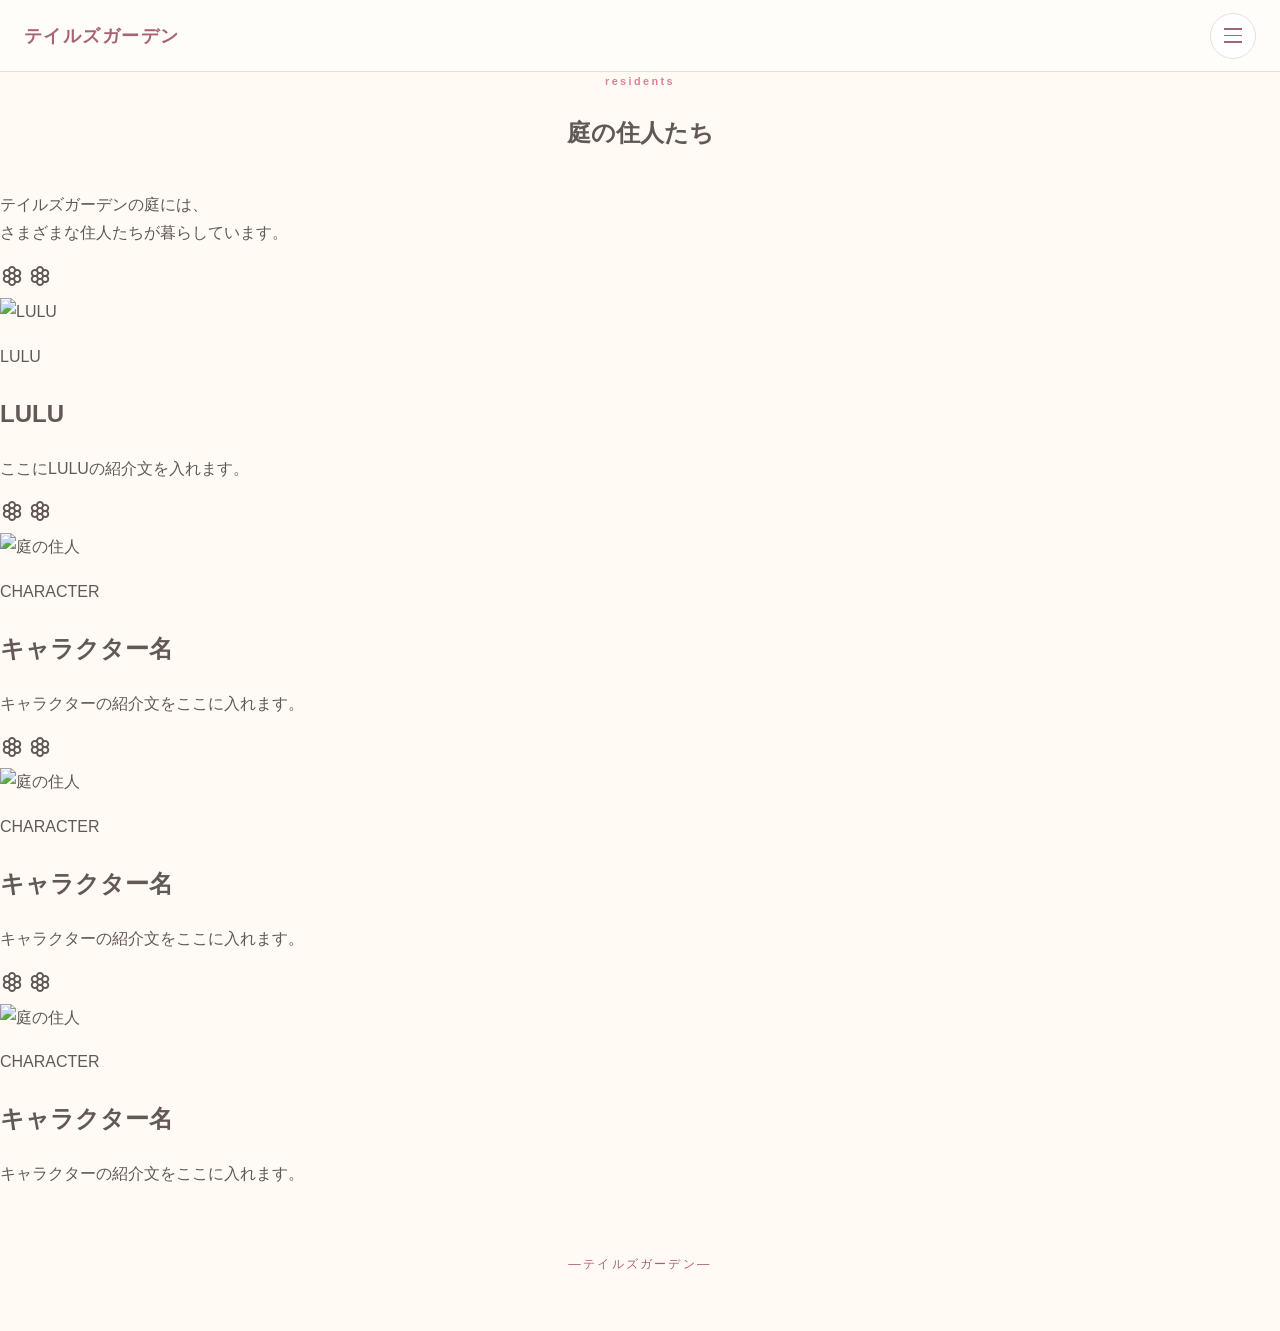
==== residents.html @ d71afa0b "residents.html の作成" ====
<!DOCTYPE html>
<html lang="ja">

<head>

  <meta charset="UTF-8">

  <meta
    name="viewport"
    content="width=device-width, initial-scale=1.0"
  >

  <title>庭の住人たち｜テイルズガーデン</title>

  <!-- Material Symbols -->
  <link
    rel="stylesheet"
    href="https://fonts.googleapis.com/css2?family=Material+Symbols+Rounded:opsz,wght,FILL,GRAD@20..48,300..700,0..1,-25..200"
  >

  <!-- 共通CSS -->
  <link
    rel="stylesheet"
    href="style.css"
  >

</head>


<body>


  <!-- ========================================
       ヘッダー
  ======================================== -->

  <header class="site-header">

    <a
      href="index.html"
      class="site-title"
    >
      テイルズガーデン
    </a>


    <button
      class="menu-button"
      type="button"
      aria-label="メニューを開く"
      aria-expanded="false"
    >

      <span></span>
      <span></span>
      <span></span>

    </button>

  </header>



  <!-- ========================================
       全画面メニュー
  ======================================== -->

  <div class="menu-overlay">

    <div class="menu-inner">


      <div class="menu-heading">

        <span>menu</span>

        <h2>ご案内</h2>

      </div>


      <nav class="menu-items">


        <!-- 魔法の庭 -->

        <a
          href="index.html#garden"
          class="menu-item"
        >

          <div class="menu-icon icon-garden">

            <span class="material-symbols-rounded">
              local_florist
            </span>

          </div>


          <div>

            <h3>魔法の庭</h3>

            <p>
              テイルズガーデンの世界について
            </p>

          </div>

        </a>



        <!-- 庭の住人たち -->

        <a
          href="residents.html"
          class="menu-item"
        >

          <div class="menu-icon icon-residents">

            <span class="material-symbols-rounded">
              pets
            </span>

          </div>


          <div>

            <h3>庭の住人たち</h3>

            <p>
              この庭で暮らす住人たち
            </p>

          </div>

        </a>



        <!-- 小さな図書室 -->

        <a
          href="index.html#library"
          class="menu-item"
        >

          <div class="menu-icon icon-library">

            <span class="material-symbols-rounded">
              menu_book
            </span>

          </div>


          <div>

            <h3>小さな図書室</h3>

            <p>
              物語や記録を集めた場所
            </p>

          </div>

        </a>



        <!-- 秘密のクローゼット -->

        <a
          href="index.html#closet"
          class="menu-item"
        >

          <div class="menu-icon icon-closet">

            <span class="material-symbols-rounded">
              checkroom
            </span>

          </div>


          <div>

            <h3>秘密のクローゼット</h3>

            <p>
              小物や好きなものを集めた場所
            </p>

          </div>

        </a>

      </nav>

    </div>

  </div>



  <!-- ========================================
       メイン
  ======================================== -->

  <main class="residents-page">


    <!-- ======================================
         ページタイトル
    ====================================== -->

    <section class="residents-intro">

      <div class="section-heading">

        <span class="heading-en">
          residents
        </span>

        <h1>
          庭の住人たち
        </h1>

      </div>


      <p>
        テイルズガーデンの庭には、
        <br class="mobile-only">
        さまざまな住人たちが暮らしています。
      </p>

    </section>



    <!-- ======================================
         キャラクター一覧
    ====================================== -->

    <section class="residents-list">


      <!-- ====================================
           LULU
      ==================================== -->

      <article class="resident-card resident-lulu">

        <div class="resident-flower">

          <span class="material-symbols-rounded">
            filter_vintage
          </span>

          <span class="material-symbols-rounded">
            filter_vintage
          </span>

        </div>


        <div class="resident-image">

          <!--
            後で画像を入れます。

            例：
            image/lulu.png

            ファイル名が決まったら
            srcだけ変更してください。
          -->

          <img
            src="image/lulu.png"
            alt="LULU"
          >

        </div>


        <div class="resident-info">

          <p class="resident-name-en">
            LULU
          </p>

          <h2>
            LULU
          </h2>

          <p class="resident-description">
            ここにLULUの紹介文を入れます。
          </p>

        </div>

      </article>



      <!-- ====================================
           キャラクター2
      ==================================== -->

      <article class="resident-card resident-02">

        <div class="resident-flower">

          <span class="material-symbols-rounded">
            filter_vintage
          </span>

          <span class="material-symbols-rounded">
            filter_vintage
          </span>

        </div>


        <div class="resident-image">

          <img
            src="image/resident_02.png"
            alt="庭の住人"
          >

        </div>


        <div class="resident-info">

          <p class="resident-name-en">
            CHARACTER
          </p>

          <h2>
            キャラクター名
          </h2>

          <p class="resident-description">
            キャラクターの紹介文をここに入れます。
          </p>

        </div>

      </article>



      <!-- ====================================
           キャラクター3
      ==================================== -->

      <article class="resident-card resident-03">

        <div class="resident-flower">

          <span class="material-symbols-rounded">
            filter_vintage
          </span>

          <span class="material-symbols-rounded">
            filter_vintage
          </span>

        </div>


        <div class="resident-image">

          <img
            src="image/resident_03.png"
            alt="庭の住人"
          >

        </div>


        <div class="resident-info">

          <p class="resident-name-en">
            CHARACTER
          </p>

          <h2>
            キャラクター名
          </h2>

          <p class="resident-description">
            キャラクターの紹介文をここに入れます。
          </p>

        </div>

      </article>



      <!-- ====================================
           キャラクター4
      ==================================== -->

      <article class="resident-card resident-04">

        <div class="resident-flower">

          <span class="material-symbols-rounded">
            filter_vintage
          </span>

          <span class="material-symbols-rounded">
            filter_vintage
          </span>

        </div>


        <div class="resident-image">

          <img
            src="image/resident_04.png"
            alt="庭の住人"
          >

        </div>


        <div class="resident-info">

          <p class="resident-name-en">
            CHARACTER
          </p>

          <h2>
            キャラクター名
          </h2>

          <p class="resident-description">
            キャラクターの紹介文をここに入れます。
          </p>

        </div>

      </article>



    </section>


  </main>



  <!-- ========================================
       フッター
  ======================================== -->

  <footer class="site-footer">

    <p>
      ―テイルズガーデン―
    </p>

  </footer>



  <!-- ========================================
       JavaScript
  ======================================== -->

  <script src="script.js"></script>

</body>

</html>
---- style.css ----
/* ========================================
   テイルズガーデン
   基本スタイル
======================================== */


/* ========================================
   色・基本設定
======================================== */

:root {

  /* ---------- 背景 ---------- */

  --cream-main: #fffaf3;
  --cream-light: #fffdf9;
  --cream-soft: #f8f0e7;


  /* ---------- カード ---------- */

  --white: #ffffff;


  /* ---------- 文字 ---------- */

  --text-main: #625957;
  --text-soft: #897b76;
  --text-light: #a18f89;


  /* ---------- 線 ---------- */

  --border-soft: #e8ded2;


  /* ---------- アクセント ---------- */

  --pink-main: #d98298;
  --pink-dark: #a96376;

  --gold-soft: #d5a05f;


  /* ---------- メニュー ---------- */

  --menu-bg: #fff7f4;


  /* ---------- アイコン ---------- */

  --icon-garden: #d59a5b;
  --icon-residents: #d47791;
  --icon-library: #9b82aa;
  --icon-closet: #6d9a9a;


  /* ---------- レイアウト ---------- */

  --header-height: 72px;
  --content-width: 900px;
}


/* ========================================
   基本設定
======================================== */

* {
  box-sizing: border-box;
}


html {
  scroll-behavior: smooth;
}


body {
  margin: 0;
  padding-top: var(--header-height);

  background: var(--cream-main);
  color: var(--text-main);

  font-family:
    "Hiragino Kaku Gothic ProN",
    "Yu Gothic",
    "YuGothic",
    "Meiryo",
    sans-serif;

  line-height: 1.8;
}


a {
  color: inherit;
  text-decoration: none;
}


/* ========================================
   ヘッダー
======================================== */

.site-header {
  position: fixed;
  top: 0;
  left: 0;
  z-index: 1000;

  width: 100%;
  height: var(--header-height);

  display: flex;
  align-items: center;
  justify-content: space-between;

  padding: 0 24px;

  background: rgba(255, 253, 249, 0.97);

  border-bottom: 1px solid var(--border-soft);

  backdrop-filter: blur(8px);
}


/* ---------- サイトタイトル ---------- */

.site-title {
  font-size: 1.15rem;
  font-weight: 600;

  letter-spacing: 0.08em;

  color: var(--pink-dark);

  transition:
    color 0.25s ease,
    opacity 0.25s ease;
}


.site-title:hover {
  color: var(--pink-main);
  opacity: 0.8;
}


/* ---------- メニューボタン ---------- */

.menu-button {
  position: relative;

  width: 46px;
  height: 46px;

  padding: 0;

  display: flex;
  flex-direction: column;
  align-items: center;
  justify-content: center;

  gap: 5px;

  border: 1px solid var(--border-soft);
  border-radius: 50%;

  background: var(--white);
  color: var(--pink-dark);

  cursor: pointer;

  transition:
    background 0.25s ease,
    color 0.25s ease,
    transform 0.25s ease;
}


.menu-button:hover {
  background: var(--cream-soft);
  color: var(--pink-main);
}


.menu-button span {
  display: block;

  width: 18px;
  height: 1.5px;

  background: currentColor;

  transition:
    transform 0.3s ease,
    opacity 0.3s ease;
}


/* ---------- メニューを開いた状態 ---------- */

.menu-button.is-open span:nth-child(1) {
  transform: translateY(6.5px) rotate(45deg);
}


.menu-button.is-open span:nth-child(2) {
  opacity: 0;
}


.menu-button.is-open span:nth-child(3) {
  transform: translateY(-6.5px) rotate(-45deg);
}


/* ========================================
   全画面メニュー
======================================== */

.menu-overlay {
  position: fixed;
  inset: 0;

  z-index: 900;

  padding-top: var(--header-height);

  background: var(--menu-bg);

  overflow-y: auto;

  opacity: 0;
  visibility: hidden;

  transform: translateY(-10px);

  transition:
    opacity 0.3s ease,
    visibility 0.3s ease,
    transform 0.3s ease;
}


.menu-overlay.is-open {
  opacity: 1;
  visibility: visible;

  transform: translateY(0);
}


.menu-inner {
  width: min(760px, calc(100% - 40px));

  margin: 0 auto;

  padding: 60px 0 80px;
}


/* ========================================
   メニュー見出し
======================================== */

.menu-heading {
  margin-bottom: 32px;

  text-align: center;
}


.menu-heading span {
  display: block;

  margin-bottom: 3px;

  color: var(--pink-main);

  font-size: 0.7rem;
  font-weight: 600;

  letter-spacing: 0.2em;
}


.menu-heading h2 {
  margin: 0;

  color: var(--pink-dark);

  font-size: 1.65rem;
  font-weight: 600;

  letter-spacing: 0.12em;
}


/* ========================================
   メニュー項目
======================================== */

.menu-items {
  display: flex;
  flex-direction: column;

  gap: 14px;
}


.menu-item {
  display: flex;
  align-items: center;

  gap: 20px;

  padding: 20px 22px;

  background: rgba(255, 255, 255, 0.82);

  border: 1px solid #ead9de;
  border-radius: 18px;

  transition:
    background 0.25s ease,
    transform 0.25s ease,
    border-color 0.25s ease;
}


.menu-item:hover {
  background: var(--white);

  border-color: #dfbbc4;

  transform: translateY(-2px);
}


/* ========================================
   Material Symbols アイコン
======================================== */

.menu-icon,
.content-icon {
  flex: 0 0 auto;

  display: flex;
  align-items: center;
  justify-content: center;

  border-radius: 50%;

  background: var(--cream-soft);
}


/* ---------- メニュー側 ---------- */

.menu-icon {
  width: 54px;
  height: 54px;
}


/* ---------- Material Symbols ---------- */

.menu-icon .material-symbols-rounded,
.content-icon .material-symbols-rounded {

  display: block;

  font-family: "Material Symbols Rounded";

  font-weight: normal;
  font-style: normal;

  line-height: 1;
  letter-spacing: normal;

  text-transform: none;
  white-space: nowrap;

  word-wrap: normal;
  direction: ltr;

  -webkit-font-feature-settings: "liga";
  -webkit-font-smoothing: antialiased;

  font-feature-settings: "liga";

  font-variation-settings:
    "FILL" 1,
    "wght" 400,
    "GRAD" 0,
    "opsz" 40;
}


/* ---------- アイコンサイズ ---------- */

.menu-icon .material-symbols-rounded {
  font-size: 30px;
}


/* ========================================
   アイコンカラー
======================================== */

.icon-garden {
  color: var(--icon-garden);
}


.icon-residents {
  color: var(--icon-residents);
}


.icon-residents .material-symbols-rounded {
  transform: translateY(2px);
}


.icon-library {
  color: var(--icon-library);
}


.icon-closet {
  color: var(--icon-closet);
}


/* ========================================
   メニュー文字
======================================== */

.menu-item h3 {
  margin: 0 0 3px;

  color: var(--text-main);

  font-size: 1.05rem;
  font-weight: 600;
}


.menu-item p {
  margin: 0;

  color: var(--text-soft);

  font-size: 0.82rem;

  line-height: 1.7;
}


/* ========================================
   メインビジュアル
======================================== */

.hero {
  position: relative;

  width: 100%;
}


.hero-image {
  width: 100%;

  height: min(72vh, 680px);
  min-height: 420px;

  background-color: #eee5d8;

  background-position: center;
  background-size: cover;
  background-repeat: no-repeat;
  position: relative;
}

.hero-image::after {
  content: "";
  position: absolute;
  inset: 0;

  background:
    linear-gradient(
      90deg,
      rgba(55, 40, 35, 0.30) 0%,
      rgba(55, 40, 35, 0.16) 35%,
      rgba(55, 40, 35, 0.02) 75%
    );
}


/* ---------- カバー上の文字 ---------- */

.hero-text {
  position: absolute;

  top: 15%;
  left: max(7%, calc((100% - var(--content-width)) / 2));

  max-width: 480px;

  padding: 20px;

  color: #ffffff;

  text-shadow:
    0 2px 6px rgba(45, 30, 30, 0.55),
    0 1px 3px rgba(45, 30, 30, 0.45);

  z-index: 1;
}


.hero-subtitle {
  margin: 0 0 8px;

  color: #ffffff;

  font-size: 0.72rem;
  font-weight: 600;

  letter-spacing: 0.22em;

  text-shadow:
    0 2px 4px rgba(70, 50, 45, 0.5);
}


.hero h1 {
  margin: 0;

  color: #ffffff;

  font-size: clamp(2rem, 5vw, 3.4rem);

  font-weight: 600;

  letter-spacing: 0.1em;

  text-shadow:
    0 3px 8px rgba(45, 30, 30, 0.65),
    0 1px 3px rgba(45, 30, 30, 0.55);
}

.hero-catchcopy {
  margin: 18px 0 0;

  color: #ffffff;

  font-size: 1rem;
  font-weight: 500;

  line-height: 1.8;

  letter-spacing: 0.08em;

  text-shadow:
    0 2px 5px rgba(70, 50, 45, 0.5),
    0 1px 2px rgba(70, 50, 45, 0.4);
}

/* ========================================
   共通セクション見出し
======================================== */

/*
  「welcome / テイルズガーデンへようこそ！」
  「information / ご案内」
  などで使用します。
*/

.section-heading {
  margin: 0 auto 36px;

  text-align: center;
}


.section-heading .heading-en {
  display: block;

  margin-bottom: 4px;

  color: var(--pink-main);

  font-size: 0.68rem;
  font-weight: 600;

  letter-spacing: 0.22em;

  text-transform: lowercase;
}


.section-heading h2 {
  margin: 0;

  color: var(--pink-dark);

  font-size: 1.45rem;
  font-weight: 600;

  letter-spacing: 0.1em;
}


/* ========================================
   Welcome / 世界観紹介
======================================== */

.intro {
  position: relative;

  width: min(
    var(--content-width),
    calc(100% - 28px)
  );

  margin: 0 auto;

  /*
    上下にゆったりと余白を取って、
    独立した「入口」のように見せる
  */
  padding: 88px 28px 92px;

  text-align: center;
}


/* ========================================
   Welcome 上下の装飾
======================================== */

.intro::before,
.intro::after {

  content: "────────∽✤∽────────";

  display: block;

  max-width: 420px;

  margin-left: auto;
  margin-right: auto;

  color: var(--pink-main);

  font-size: 1.15rem;

  letter-spacing: 0em;

  line-height: 1;

  opacity: 0.9;
}


.intro::before {
  margin-bottom: 42px;
}


.intro::after {
  margin-top: 48px;
}


/* ========================================
   Welcome 見出し
======================================== */

.intro .section-heading {
  margin-bottom: 32px;
}


/* ========================================
   紹介文
======================================== */

.intro p {
  margin: 0 auto;

  max-width: 760px;

  color: var(--text-soft);

  font-size: 0.95rem;

  line-height: 2;

  letter-spacing: 0.04em;
}


/* ========================================
   Information / コンテンツ
======================================== */

.contents-section {
  width: min(
    var(--content-width),
    calc(100% - 40px)
  );

  margin: 0 auto;

  padding: 24px 0 100px;
}


/* 見出し */

.contents-section .section-heading {
  margin-bottom: 34px;
}


/* ---------- コンテンツカード ---------- */

.contents {
  display: flex;
  flex-direction: column;

  gap: 18px;

  margin: 0;
  padding: 0;
}


.content-card {
  display: flex;
  align-items: center;

  gap: 24px;

  padding: 26px 28px;

  background: var(--white);

  border: 1px solid var(--border-soft);

  border-radius: 20px;

  box-shadow:
    0 4px 16px rgba(100, 80, 65, 0.04);

  transition:
    transform 0.25s ease,
    box-shadow 0.25s ease,
    border-color 0.25s ease;
}


.content-card:hover {
  transform: translateY(-3px);

  border-color: #d9cabc;

  box-shadow:
    0 8px 24px rgba(100, 80, 65, 0.08);
}


/* ========================================
   コンテンツアイコン
======================================== */

.content-icon {
  width: 72px;
  height: 72px;
}


.content-icon .material-symbols-rounded {
  font-size: 40px;
}


/* ========================================
   コンテンツ文字
======================================== */

.content-text {
  flex: 1;
}


.content-text h2 {
  margin: 0 0 4px;

  color: var(--text-main);

  font-size: 1.15rem;
  font-weight: 600;

  letter-spacing: 0.06em;
}


.content-text p {
  margin: 0;

  color: var(--text-soft);

  font-size: 0.86rem;

  line-height: 1.75;
}


/* ========================================
   その他コンテンツ
   更新情報・お知らせなど
======================================== */

.extra-section {
  width: min(
    var(--content-width),
    calc(100% - 40px)
  );

  margin: 0 auto;

  padding: 0 0 90px;
}


/* ---------- その他コンテンツの箱 ---------- */

.extra-box {
  padding: 28px 30px;

  background: rgba(255, 255, 255, 0.72);

  border: 1px solid var(--border-soft);

  border-radius: 20px;
}


/* ---------- お知らせ一覧 ---------- */

.news-list {
  margin: 0;
  padding: 0;

  list-style: none;
}


.news-item {
  display: flex;
  align-items: baseline;

  gap: 18px;

  padding: 13px 0;

  border-bottom: 1px solid #eee5dc;
}


.news-item:first-child {
  padding-top: 0;
}


.news-item:last-child {
  padding-bottom: 0;

  border-bottom: none;
}


/* 日付 */

.news-date {
  flex: 0 0 auto;

  color: var(--text-light);

  font-size: 0.75rem;

  letter-spacing: 0.04em;
}


/* お知らせ本文 */

.news-text {
  color: var(--text-soft);

  font-size: 0.84rem;
}


/* リンク */

.news-item a {
  transition: color 0.2s ease;
}


.news-item a:hover {
  color: var(--pink-main);
}


/* ========================================
   フッター
======================================== */

/*
  フッターは背景や境界線を設けず、
  サイトの最後に余白をとって
  「― テイルズガーデン ―」だけを
  静かに置くデザインにしています。
*/

.site-footer {
  padding: 48px 20px 56px;

  text-align: center;
}


.site-footer p {
  margin: 0;

  color: var(--pink-dark);

  font-size: 0.78rem;

  letter-spacing: 0.18em;
}


/* ========================================
   スマートフォン
======================================== */

@media (max-width: 600px) {

  :root {
    --header-height: 64px;
  }


  /* ======================================
     ヘッダー
  ====================================== */

  .site-header {
    padding: 0 16px;
  }


  .site-title {
    font-size: 1rem;
  }


  .menu-button {
    width: 42px;
    height: 42px;
  }


  /* ======================================
     メニュー
  ====================================== */

  .menu-inner {
    width: min(
      100% - 28px,
      760px
    );

    padding-top: 40px;
    padding-bottom: 60px;
  }


  .menu-item {
    gap: 15px;

    padding: 17px;
  }


  .menu-icon {
    width: 48px;
    height: 48px;
  }


  .menu-icon .material-symbols-rounded {
    font-size: 27px;
  }


  .menu-item h3 {
    font-size: 0.98rem;
  }


  .menu-item p {
    font-size: 0.76rem;

    line-height: 1.6;
  }


  /* ======================================
     メインビジュアル
  ====================================== */

  .hero-image {
    height: 48vh;

    min-height: 420px;
  }


  .hero-text {
  top: 10%;
  left: 5%;

  padding: 12px;

  max-width: 90%;
}


  .hero-subtitle {
    font-size: 0.65rem;
  }


  .hero h1 {
    font-size: 2rem;
  }

.hero-catchcopy {
  margin-top: 14px;

  font-size: 0.85rem;

  line-height: 1.8;

  letter-spacing: 0.06em;
}


  /* ======================================
     セクション見出し
  ====================================== */

  .section-heading {
    margin-bottom: 28px;
  }


  .section-heading .heading-en {
    font-size: 0.62rem;

    letter-spacing: 0.2em;
  }


  .section-heading h2 {
    font-size: 1.2rem;
  }


/* ======================================
   Welcome
====================================== */

.intro {
  width: calc(100% - 28px);

  /*
    スマートフォンでも上下に
    しっかりと余白を取る
  */
  padding: 72px 20px 76px;
}


/* ---------- 上下の装飾 ---------- */

.intro::before,
.intro::after {
  max-width: 100%;

  font-size: 0.8rem;

  letter-spacing: 0em;

  white-space: nowrap;
}


.intro::before {
  margin-bottom: 34px;
}


.intro::after {
  margin-top: 40px;
}


/* ---------- 見出し ---------- */

.intro .section-heading {
  margin-bottom: 26px;
}


/* ---------- 紹介文 ---------- */

.intro p {
  font-size: 0.85rem;

  line-height: 2;

  letter-spacing: 0.03em;
}


  /* ======================================
     Information
  ====================================== */

  .contents-section {
    width: calc(100% - 28px);

    padding-top: 8px;
    padding-bottom: 70px;
  }


  .contents-section .section-heading {
    margin-bottom: 28px;
  }


  .contents {
    gap: 14px;
  }


  .content-card {
    gap: 16px;

    padding: 20px;

    border-radius: 17px;
  }


  /* ---------- アイコン ---------- */

  .content-icon {
    width: 58px;
    height: 58px;
  }


  .content-icon .material-symbols-rounded {
    font-size: 33px;

    font-variation-settings:
      "FILL" 1,
      "wght" 400,
      "GRAD" 0,
      "opsz" 33;
  }


  /* ---------- 文字 ---------- */

  .content-text h2 {
    font-size: 1rem;
  }


  .content-text p {
    font-size: 0.77rem;

    line-height: 1.65;
  }


  /* ======================================
     その他コンテンツ
  ====================================== */

  .extra-section {
    width: calc(100% - 28px);

    padding-bottom: 64px;
  }


  .extra-box {
    padding: 22px 20px;

    border-radius: 17px;
  }


  .news-item {
    display: block;

    padding: 12px 0;
  }


  .news-date {
    display: block;

    margin-bottom: 2px;

    font-size: 0.7rem;
  }


  .news-text {
    font-size: 0.78rem;

    line-height: 1.7;
  }


  /* ======================================
     フッター
  ====================================== */

  .site-footer {
    padding: 40px 20px 48px;
  }


  .site-footer p {
    font-size: 0.7rem;

    letter-spacing: 0.15em;
  }

}
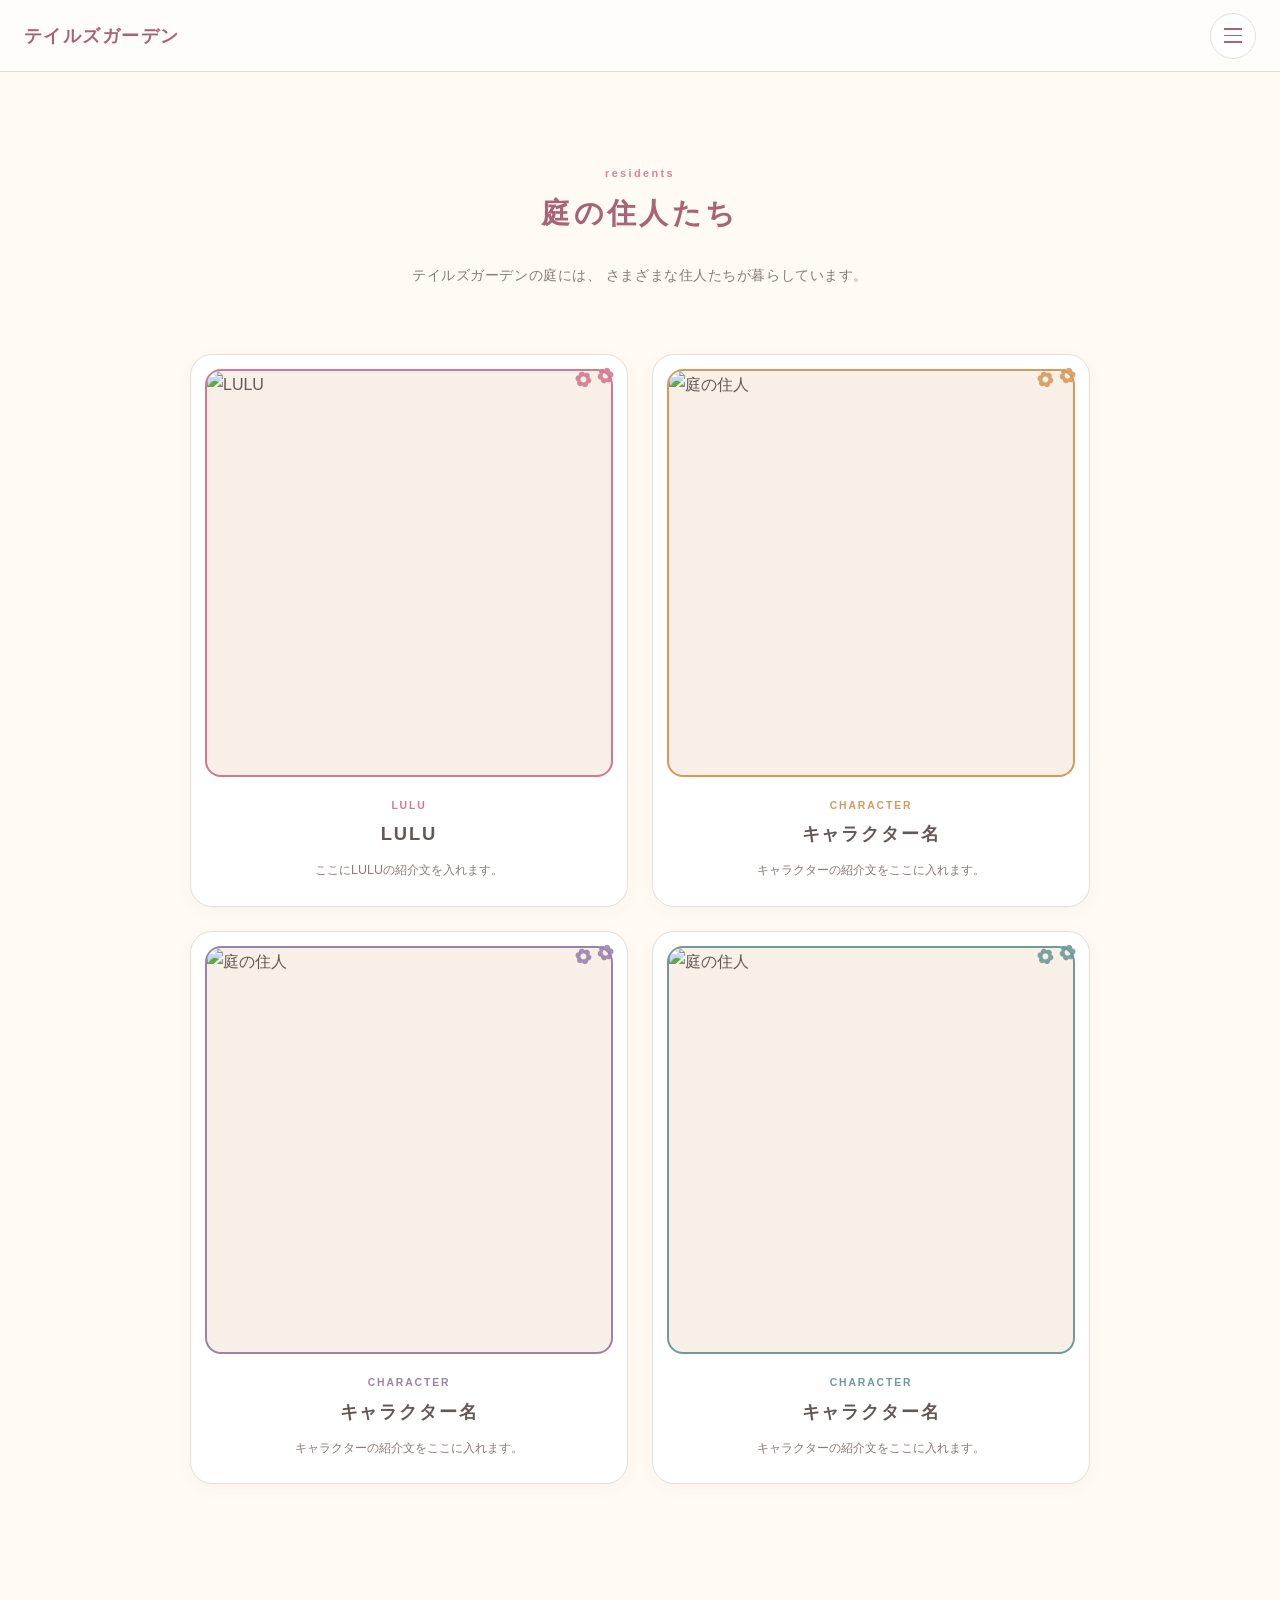
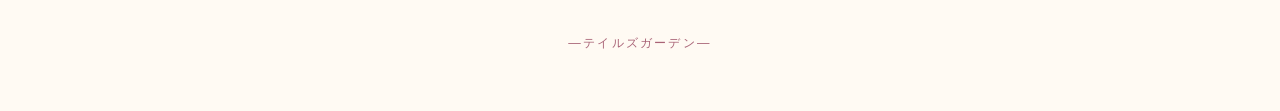
==== commit 05854117: "residents.html の更新" ====
--- a/residents.html
+++ b/residents.html
@@ -478,11 +478,69 @@
 
 
 
-  <!-- ========================================
-       JavaScript
-  ======================================== -->
-
-  <script src="script.js"></script>
+<!-- ========================================
+     メニュー用 JavaScript
+======================================== -->
+
+<script>
+
+  const menuButton =
+    document.querySelector(".menu-button");
+
+  const menuOverlay =
+    document.querySelector(".menu-overlay");
+
+
+  /* ---------- メニュー開閉 ---------- */
+
+  menuButton.addEventListener("click", () => {
+
+    const isOpen =
+      menuButton.classList.toggle("is-open");
+
+    menuOverlay.classList.toggle(
+      "is-open",
+      isOpen
+    );
+
+    menuButton.setAttribute(
+      "aria-expanded",
+      isOpen
+    );
+
+  });
+
+
+  /* ---------- メニュー内リンクを押したら閉じる ---------- */
+
+  const menuLinks =
+    document.querySelectorAll(
+      ".menu-overlay a"
+    );
+
+
+  menuLinks.forEach((link) => {
+
+    link.addEventListener("click", () => {
+
+      menuButton.classList.remove(
+        "is-open"
+      );
+
+      menuOverlay.classList.remove(
+        "is-open"
+      );
+
+      menuButton.setAttribute(
+        "aria-expanded",
+        "false"
+      );
+
+    });
+
+  });
+
+</script>
 
 </body>
 
--- a/style.css
+++ b/style.css
@@ -1266,4 +1266,450 @@
     letter-spacing: 0.15em;
   }
 
+}
+
+/* ========================================
+   庭の住人たち
+======================================== */
+
+
+/* ========================================
+   ページ全体
+======================================== */
+
+.residents-page {
+  width: 100%;
+
+  padding: 72px 20px 100px;
+}
+
+
+/* ========================================
+   ページタイトル
+======================================== */
+
+.residents-intro {
+  width: min(
+    var(--content-width),
+    100%
+  );
+
+  margin: 0 auto;
+
+  padding: 20px 0 64px;
+
+  text-align: center;
+}
+
+
+.residents-intro .section-heading {
+  margin-bottom: 22px;
+}
+
+
+/* ページタイトルには
+   左右の装飾線を付けない */
+
+.residents-intro .section-heading h1 {
+  position: static;
+
+  display: block;
+
+  margin: 0;
+
+  color: var(--pink-dark);
+
+  font-size: 1.8rem;
+  font-weight: 600;
+
+  letter-spacing: 0.12em;
+}
+
+
+.residents-intro > p {
+  margin: 0;
+
+  color: var(--text-soft);
+
+  font-size: 0.88rem;
+
+  line-height: 2;
+
+  letter-spacing: 0.04em;
+}
+
+
+/* ========================================
+   キャラクター一覧
+======================================== */
+
+.residents-list {
+
+  width: min(
+    var(--content-width),
+    100%
+  );
+
+  margin: 0 auto;
+
+  display: grid;
+
+  grid-template-columns:
+    repeat(2, minmax(0, 1fr));
+
+  gap: 24px;
+}
+
+
+/* ========================================
+   キャラクターカード
+======================================== */
+
+.resident-card {
+
+  position: relative;
+
+  overflow: hidden;
+
+  padding: 14px;
+
+  background: var(--white);
+
+  border: 1px solid var(--border-soft);
+
+  border-radius: 22px;
+
+  box-shadow:
+    0 4px 18px rgba(100, 80, 65, 0.04);
+
+  transition:
+    transform 0.25s ease,
+    box-shadow 0.25s ease;
+}
+
+
+.resident-card:hover {
+
+  transform: translateY(-3px);
+
+  box-shadow:
+    0 9px 26px rgba(100, 80, 65, 0.08);
+}
+
+
+/* ========================================
+   キャラクターごとの色
+======================================== */
+
+/*
+  ここは各キャラクターのイメージカラーを
+  後から調整できます。
+*/
+
+.resident-lulu {
+  --resident-color: #d47791;
+}
+
+
+.resident-02 {
+  --resident-color: #d59a5b;
+}
+
+
+.resident-03 {
+  --resident-color: #9b82aa;
+}
+
+
+.resident-04 {
+  --resident-color: #6d9a9a;
+}
+
+
+/* ========================================
+   花モチーフ
+======================================== */
+
+.resident-flower {
+
+  position: absolute;
+
+  top: 12px;
+  right: 12px;
+
+  z-index: 2;
+
+  display: flex;
+
+  gap: 2px;
+
+  color: var(--resident-color);
+
+  opacity: 0.9;
+}
+
+
+.resident-flower .material-symbols-rounded {
+
+  font-size: 20px;
+
+  font-variation-settings:
+    "FILL" 1,
+    "wght" 400,
+    "GRAD" 0,
+    "opsz" 20;
+}
+
+
+.resident-flower .material-symbols-rounded:first-child {
+
+  transform:
+    rotate(-18deg)
+    translateY(2px);
+}
+
+
+.resident-flower .material-symbols-rounded:last-child {
+
+  transform:
+    rotate(18deg)
+    translateY(-2px);
+}
+
+
+/* ========================================
+   キャラクター画像
+======================================== */
+
+.resident-image {
+
+  position: relative;
+
+  width: 100%;
+
+  aspect-ratio: 1 / 1;
+
+  overflow: hidden;
+
+  border-radius: 16px;
+
+  background: var(--cream-soft);
+
+  border: 2px solid var(--resident-color);
+}
+
+
+.resident-image img {
+
+  display: block;
+
+  width: 100%;
+  height: 100%;
+
+  object-fit: cover;
+
+  object-position: center;
+}
+
+
+/* ========================================
+   キャラクター情報
+======================================== */
+
+.resident-info {
+
+  padding: 20px 8px 10px;
+
+  text-align: center;
+}
+
+
+/* 英字 */
+
+.resident-name-en {
+
+  margin: 0 0 2px;
+
+  color: var(--resident-color);
+
+  font-size: 0.65rem;
+  font-weight: 600;
+
+  letter-spacing: 0.18em;
+}
+
+
+/* 名前 */
+
+.resident-info h2 {
+
+  margin: 0 0 9px;
+
+  color: var(--text-main);
+
+  font-size: 1.15rem;
+  font-weight: 600;
+
+  letter-spacing: 0.1em;
+}
+
+
+/* 紹介文 */
+
+.resident-description {
+
+  margin: 0;
+
+  color: var(--text-soft);
+
+  font-size: 0.78rem;
+
+  line-height: 1.8;
+}
+
+
+/* ========================================
+   スマートフォン
+======================================== */
+
+@media (max-width: 600px) {
+
+
+  /* ---------- ページ ---------- */
+
+  .residents-page {
+
+    padding:
+      48px 14px 70px;
+  }
+
+
+  /* ---------- タイトル ---------- */
+
+  .residents-intro {
+
+    padding:
+      10px 0 44px;
+  }
+
+
+  .residents-intro .section-heading {
+
+    margin-bottom: 18px;
+  }
+
+
+  .residents-intro .section-heading h1 {
+
+    font-size: 1.45rem;
+
+    letter-spacing: 0.1em;
+  }
+
+
+  .residents-intro > p {
+
+    font-size: 0.78rem;
+
+    line-height: 1.9;
+  }
+
+
+  /* ---------- 一覧 ---------- */
+
+  .residents-list {
+
+    grid-template-columns: 1fr;
+
+    gap: 18px;
+  }
+
+
+  /* ---------- カード ---------- */
+
+  .resident-card {
+
+    padding: 12px;
+
+    border-radius: 19px;
+  }
+
+
+  /* ---------- 花 ---------- */
+
+  .resident-flower {
+
+    top: 10px;
+    right: 10px;
+  }
+
+
+  .resident-flower .material-symbols-rounded {
+
+    font-size: 18px;
+
+    font-variation-settings:
+      "FILL" 1,
+      "wght" 400,
+      "GRAD" 0,
+      "opsz" 18;
+  }
+
+
+  /* ---------- 画像 ---------- */
+
+  .resident-image {
+
+    border-radius: 14px;
+  }
+
+
+  /* ---------- 情報 ---------- */
+
+  .resident-info {
+
+    padding:
+      17px 6px 8px;
+  }
+
+
+  .resident-name-en {
+
+    font-size: 0.6rem;
+  }
+
+
+  .resident-info h2 {
+
+    font-size: 1.05rem;
+
+    margin-bottom: 7px;
+  }
+
+
+  .resident-description {
+
+    font-size: 0.75rem;
+
+    line-height: 1.75;
+  }
+
+}
+
+
+/* ========================================
+   PCのみ
+======================================== */
+
+.mobile-only {
+  display: none;
+}
+
+
+@media (max-width: 600px) {
+
+  .mobile-only {
+    display: block;
+  }
+
 }
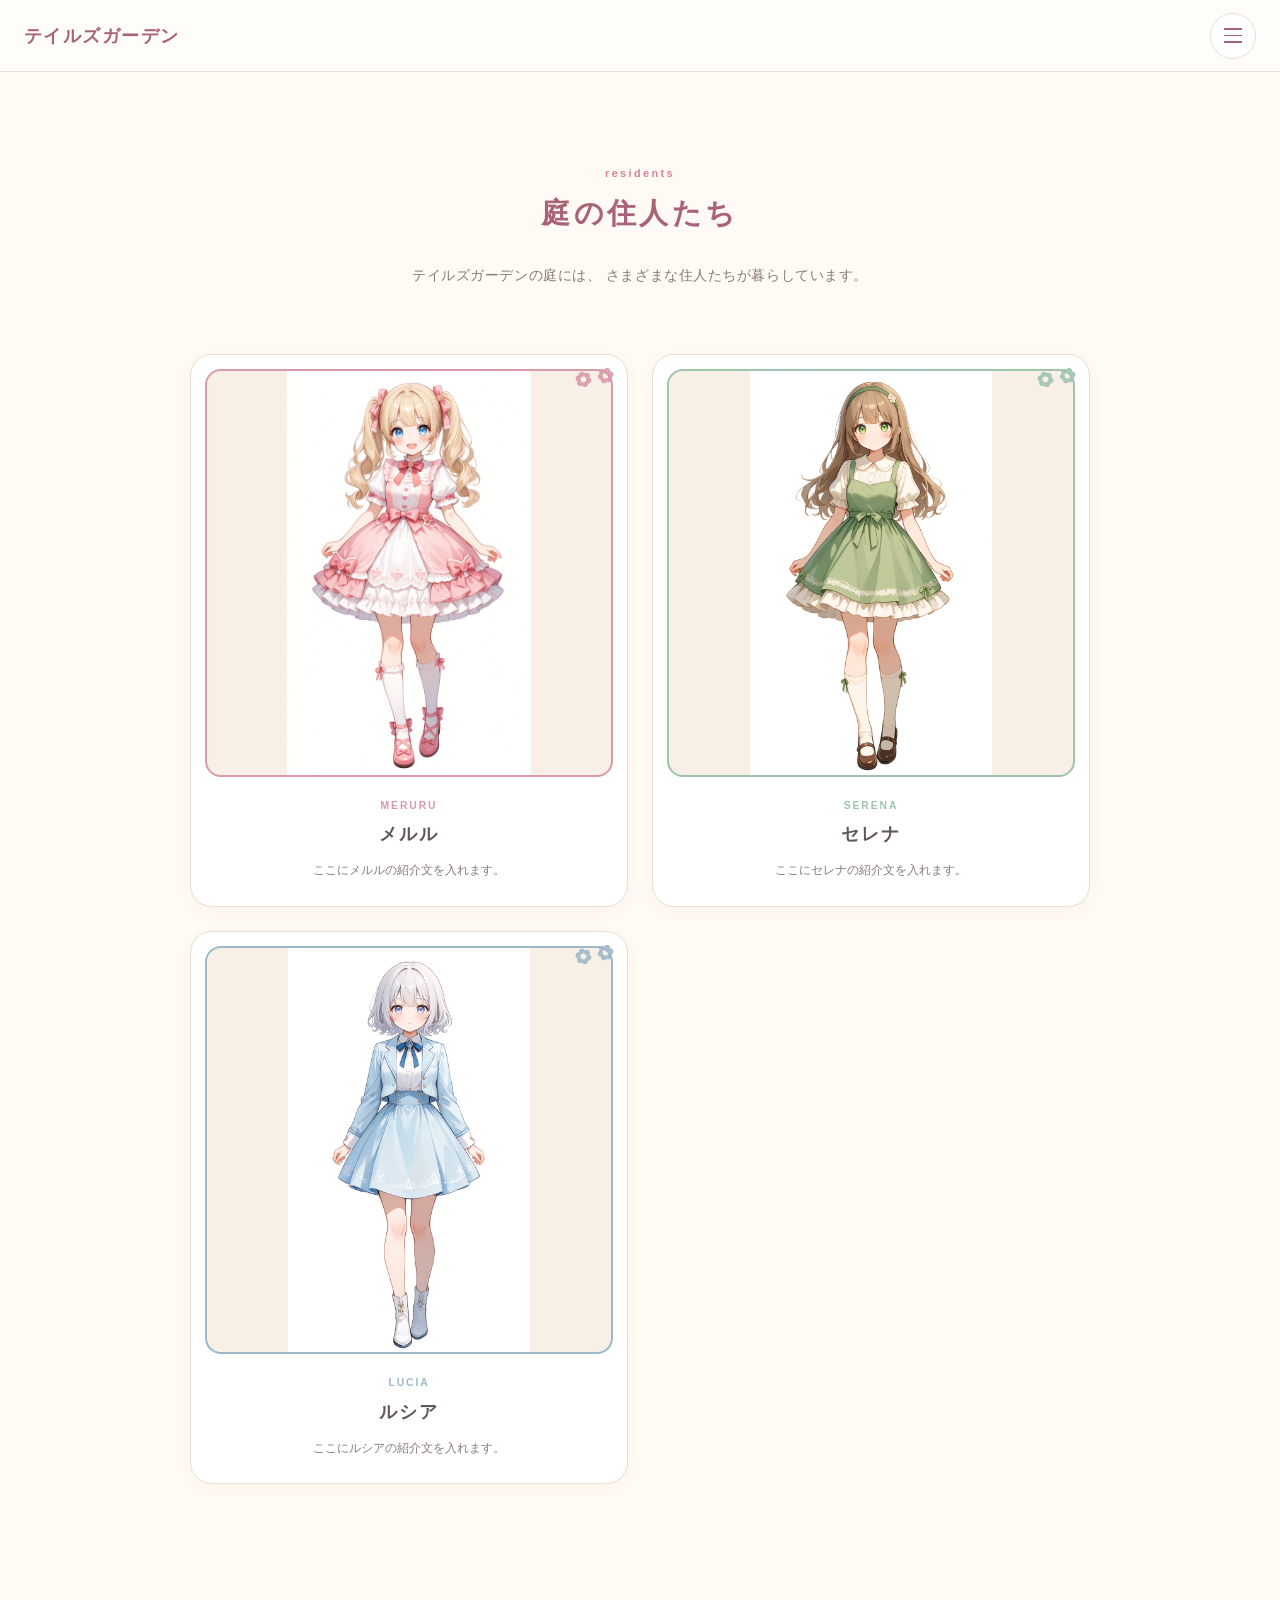
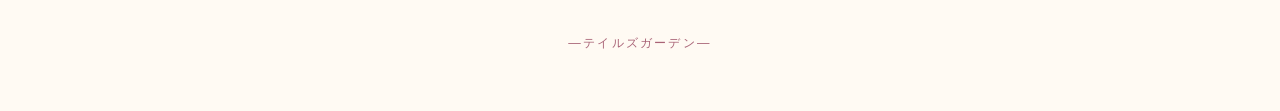
==== commit c78efed2: "residents.html の更新" ====
--- a/residents.html
+++ b/residents.html
@@ -81,124 +81,123 @@
 
       <nav class="menu-items">
 
-
-        <!-- 魔法の庭 -->
-
-        <a
-          href="index.html#garden"
-          class="menu-item"
-        >
-
-          <div class="menu-icon icon-garden">
-
-            <span class="material-symbols-rounded">
-              local_florist
-            </span>
-
-          </div>
-
-
-          <div>
-
-            <h3>魔法の庭</h3>
-
-            <p>
-              テイルズガーデンの世界について
-            </p>
-
-          </div>
-
-        </a>
-
-
-
-        <!-- 庭の住人たち -->
-
-        <a
-          href="residents.html"
-          class="menu-item"
-        >
-
-          <div class="menu-icon icon-residents">
-
-            <span class="material-symbols-rounded">
-              pets
-            </span>
-
-          </div>
-
-
-          <div>
-
-            <h3>庭の住人たち</h3>
-
-            <p>
-              この庭で暮らす住人たち
-            </p>
-
-          </div>
-
-        </a>
-
-
-
-        <!-- 小さな図書室 -->
-
-        <a
-          href="index.html#library"
-          class="menu-item"
-        >
-
-          <div class="menu-icon icon-library">
-
-            <span class="material-symbols-rounded">
-              menu_book
-            </span>
-
-          </div>
-
-
-          <div>
-
-            <h3>小さな図書室</h3>
-
-            <p>
-              物語や記録を集めた場所
-            </p>
-
-          </div>
-
-        </a>
-
-
-
-        <!-- 秘密のクローゼット -->
-
-        <a
-          href="index.html#closet"
-          class="menu-item"
-        >
-
-          <div class="menu-icon icon-closet">
-
-            <span class="material-symbols-rounded">
-              checkroom
-            </span>
-
-          </div>
-
-
-          <div>
-
-            <h3>秘密のクローゼット</h3>
-
-            <p>
-              小物や好きなものを集めた場所
-            </p>
-
-          </div>
-
-        </a>
+<!-- 魔法の庭 -->
+
+<a
+  href="index.html#garden"
+  class="menu-item"
+>
+
+  <div class="menu-icon icon-garden">
+
+    <span class="material-symbols-rounded">
+      kid_star
+    </span>
+
+  </div>
+
+
+  <div>
+
+    <h3>魔法の庭</h3>
+
+    <p>
+      魔法と「好き」が息づく、この世界のこと
+    </p>
+
+  </div>
+
+</a>
+
+
+
+<!-- 庭の住人たち -->
+
+<a
+  href="residents.html"
+  class="menu-item"
+>
+
+  <div class="menu-icon icon-residents">
+
+    <span class="material-symbols-rounded">
+      favorite
+    </span>
+
+  </div>
+
+
+  <div>
+
+    <h3>庭の住人たち</h3>
+
+    <p>
+      この世界で暮らす、個性豊かな住人たち
+    </p>
+
+  </div>
+
+</a>
+
+
+
+<!-- 小さな図書室 -->
+
+<a
+  href="index.html#library"
+  class="menu-item"
+>
+
+  <div class="menu-icon icon-library">
+
+    <span class="material-symbols-rounded">
+      menu_book
+    </span>
+
+  </div>
+
+
+  <div>
+
+    <h3>小さな図書室</h3>
+
+    <p>
+      出会いや交流から生まれる、小さな物語たち
+    </p>
+
+  </div>
+
+</a>
+
+
+
+<!-- 秘密のクローゼット -->
+
+<a
+  href="index.html#closet"
+  class="menu-item"
+>
+
+  <div class="menu-icon icon-closet">
+
+    <span class="material-symbols-rounded">
+      music_note_2
+    </span>
+
+  </div>
+
+
+  <div>
+
+    <h3>秘密のクローゼット</h3>
+
+    <p>
+      みんなの衣装や装いを、そっと覗いてみる
+    </p>
+
+  </div>
+
+</a>
 
       </nav>
 
@@ -252,10 +251,10 @@
 
 
       <!-- ====================================
-           LULU
+           メルル
       ==================================== -->
 
-      <article class="resident-card resident-lulu">
+      <article class="resident-card resident-pink">
 
         <div class="resident-flower">
 
@@ -271,20 +270,9 @@
 
 
         <div class="resident-image">
-
-          <!--
-            後で画像を入れます。
-
-            例：
-            image/lulu.png
-
-            ファイル名が決まったら
-            srcだけ変更してください。
-          -->
-
           <img
-            src="image/lulu.png"
-            alt="LULU"
+            src="image/meruru.png"
+            alt="メルル"
           >
 
         </div>
@@ -293,15 +281,15 @@
         <div class="resident-info">
 
           <p class="resident-name-en">
-            LULU
+            MERURU
           </p>
 
           <h2>
-            LULU
+            メルル
           </h2>
 
           <p class="resident-description">
-            ここにLULUの紹介文を入れます。
+            ここにメルルの紹介文を入れます。
           </p>
 
         </div>
@@ -311,10 +299,10 @@
 
 
       <!-- ====================================
-           キャラクター2
+           セレナ
       ==================================== -->
 
-      <article class="resident-card resident-02">
+      <article class="resident-card resident-green">
 
         <div class="resident-flower">
 
@@ -332,8 +320,8 @@
         <div class="resident-image">
 
           <img
-            src="image/resident_02.png"
-            alt="庭の住人"
+            src="image/serena.png"
+            alt="セレナ"
           >
 
         </div>
@@ -342,15 +330,15 @@
         <div class="resident-info">
 
           <p class="resident-name-en">
-            CHARACTER
+            SERENA
           </p>
 
           <h2>
-            キャラクター名
+            セレナ
           </h2>
 
           <p class="resident-description">
-            キャラクターの紹介文をここに入れます。
+            ここにセレナの紹介文を入れます。
           </p>
 
         </div>
@@ -360,10 +348,10 @@
 
 
       <!-- ====================================
-           キャラクター3
+           ルシア
       ==================================== -->
 
-      <article class="resident-card resident-03">
+      <article class="resident-card resident-blue">
 
         <div class="resident-flower">
 
@@ -381,8 +369,8 @@
         <div class="resident-image">
 
           <img
-            src="image/resident_03.png"
-            alt="庭の住人"
+            src="image/lucia.png"
+            alt="ルシア"
           >
 
         </div>
@@ -391,70 +379,20 @@
         <div class="resident-info">
 
           <p class="resident-name-en">
-            CHARACTER
+            LUCIA
           </p>
 
           <h2>
-            キャラクター名
+            ルシア
           </h2>
 
           <p class="resident-description">
-            キャラクターの紹介文をここに入れます。
+            ここにルシアの紹介文を入れます。
           </p>
 
         </div>
 
       </article>
-
-
-
-      <!-- ====================================
-           キャラクター4
-      ==================================== -->
-
-      <article class="resident-card resident-04">
-
-        <div class="resident-flower">
-
-          <span class="material-symbols-rounded">
-            filter_vintage
-          </span>
-
-          <span class="material-symbols-rounded">
-            filter_vintage
-          </span>
-
-        </div>
-
-
-        <div class="resident-image">
-
-          <img
-            src="image/resident_04.png"
-            alt="庭の住人"
-          >
-
-        </div>
-
-
-        <div class="resident-info">
-
-          <p class="resident-name-en">
-            CHARACTER
-          </p>
-
-          <h2>
-            キャラクター名
-          </h2>
-
-          <p class="resident-description">
-            キャラクターの紹介文をここに入れます。
-          </p>
-
-        </div>
-
-      </article>
-
 
 
     </section>
--- a/style.css
+++ b/style.css
@@ -1406,25 +1406,32 @@
   後から調整できます。
 */
 
-.resident-lulu {
-  --resident-color: #d47791;
-}
-
-
-.resident-02 {
-  --resident-color: #d59a5b;
-}
-
-
-.resident-03 {
-  --resident-color: #9b82aa;
-}
-
-
-.resident-04 {
-  --resident-color: #6d9a9a;
-}
-
+.resident-pink {
+  --resident-color: #d99aaa;
+}
+
+
+.resident-orange {
+  --resident-color: #e5b28f;
+}
+
+
+.resident-yellow {
+  --resident-color: #dccb88;
+}
+
+
+.resident-green {
+  --resident-color: #9fc4ae;
+}
+
+.resident-blue {
+  --resident-color: #9db9c9;
+}
+
+.resident-purple {
+  --resident-color: #b4a5c5;
+}
 
 /* ========================================
    花モチーフ
@@ -1506,8 +1513,7 @@
   width: 100%;
   height: 100%;
 
-  object-fit: cover;
-
+  object-fit: contain;
   object-position: center;
 }
 
